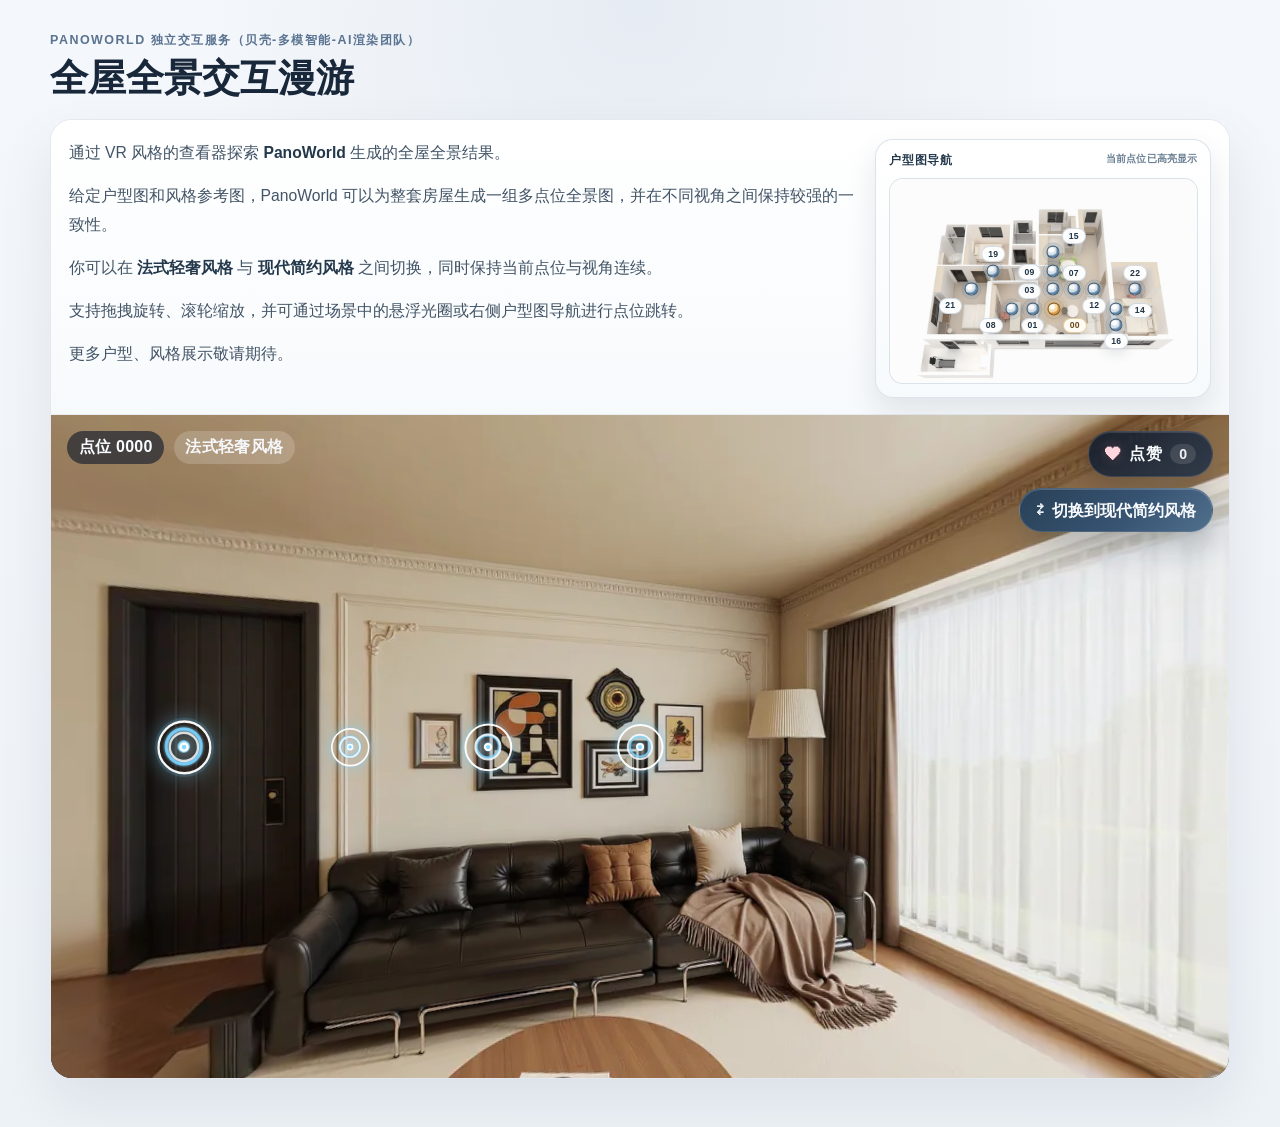
==== standalone-tour-service/site/index.html @ 5126fbb5 "Add analytics to standalone tour service" ====
<!DOCTYPE html>
<html lang="zh-CN">
<head>
  <meta charset="utf-8">
  <meta name="viewport" content="width=device-width, initial-scale=1">
  <meta name="description" content="PanoWorld 全屋全景交互漫游独立服务。">
  <title>PanoWorld 全屋全景交互漫游</title>
  <link rel="preload" as="image" href="./assets/images/pano-tour-map.webp" type="image/webp">
  <link rel="preload" as="image" href="./assets/panos/0000.webp" type="image/webp">
  <link rel="preload" as="image" href="./assets/panos-simple/0000.webp" type="image/webp">
  <link rel="stylesheet" href="./static/css/tour.css?v=20260519b">
  <script type="module" src="./static/js/pano-tour.js?v=20260519b"></script>
</head>
<body>
  <main class="tour-app">
    <section class="tour-shell" aria-labelledby="tour-title">
      <div class="tour-header">
        <p class="tour-kicker">PanoWorld 独立交互服务（贝壳-多模智能-AI渲染团队）</p>
        <h1 id="tour-title" class="tour-title">全屋全景交互漫游</h1>
      </div>

      <div class="pano-tour-card">
        <div class="pano-tour-overview">
          <div class="pano-tour-copy">
            <p>
              通过 VR 风格的查看器探索 <strong>PanoWorld</strong> 生成的全屋全景结果。
            </p>
            <p>
              给定户型图和风格参考图，PanoWorld 可以为整套房屋生成一组多点位全景图，并在不同视角之间保持较强的一致性。
            </p>
            <p>
              你可以在 <strong>法式轻奢风格</strong> 与 <strong>现代简约风格</strong> 之间切换，同时保持当前点位与视角连续。
            </p>
            <p>
              支持拖拽旋转、滚轮缩放，并可通过场景中的悬浮光圈或右侧户型图导航进行点位跳转。
            </p>
            <p>
              更多户型、风格展示敬请期待。
            </p>
          </div>

          <div id="pano-tour-map" class="pano-tour-map" aria-label="俯视户型导航图">
            <div class="pano-tour-map-header">
              <span class="pano-tour-map-title">户型图导航</span>
              <span class="pano-tour-map-subtitle">当前点位已高亮显示</span>
            </div>
            <div class="pano-tour-map-viewport">
              <img
                src="./assets/images/pano-tour-map.webp"
                alt="用于全景点位跳转的俯视户型图。"
                class="pano-tour-map-image"
                width="900"
                height="600"
                decoding="async">
              <div id="pano-tour-map-markers" class="pano-tour-map-markers"></div>
            </div>
          </div>
        </div>

        <div id="pano-tour-stage" class="pano-tour-stage">
          <div id="pano-tour-loading" class="pano-tour-loading">
            <span class="pano-tour-spinner" aria-hidden="true"></span>
            <span>正在加载全景漫游...</span>
          </div>
          <div id="pano-tour-fade" class="pano-tour-fade"></div>
          <div id="pano-tour-hotspots" class="pano-tour-hotspots" aria-hidden="false"></div>
          <div class="pano-tour-hud">
            <span id="pano-tour-current" class="pano-tour-badge">点位 0000</span>
            <span id="pano-tour-style" class="pano-tour-badge pano-tour-badge--secondary">法式轻奢风格</span>
          </div>
          <div class="pano-tour-stage-actions">
            <button id="pano-tour-like-toggle" class="pano-tour-like-button" type="button" aria-pressed="false">
              <span class="pano-tour-like-icon" aria-hidden="true">❤</span>
              <span id="pano-tour-like-label" class="pano-tour-like-label">点赞</span>
              <span id="pano-tour-like-count" class="pano-tour-like-count">0</span>
            </button>
            <button id="pano-tour-style-toggle" class="pano-tour-reset" type="button">切换到现代简约风格</button>
          </div>
          <div id="pano-tour-tooltip" class="pano-tour-tooltip" hidden></div>
        </div>
      </div>
    </section>
  </main>
</body>
</html>
---- standalone-tour-service/site/static/css/tour.css ----
html {
  box-sizing: border-box;
  font-size: 16px;
}

*,
*::before,
*::after {
  box-sizing: inherit;
}

body {
  margin: 0;
  min-width: 320px;
  font-family: "Segoe UI", "Helvetica Neue", Arial, sans-serif;
  color: #152536;
  background:
    radial-gradient(circle at top, rgba(194, 207, 221, 0.28), transparent 34%),
    linear-gradient(180deg, #f4f7fb 0%, #edf2f7 100%);
}

button,
input,
select,
textarea {
  font: inherit;
}

strong {
  font-weight: 700;
}

.tour-app {
  padding: 2rem 1rem 3rem;
}

.tour-shell {
  max-width: 1180px;
  margin: 0 auto;
}

.tour-header {
  margin-bottom: 1.25rem;
}

.tour-kicker {
  margin: 0 0 0.5rem;
  color: #5a7390;
  font-size: 0.78rem;
  font-weight: 800;
  letter-spacing: 0.12em;
  text-transform: uppercase;
}

.tour-title {
  margin: 0;
  color: #18283a;
  font-size: clamp(2rem, 3vw, 2.75rem);
  line-height: 1.1;
}

.tour-lead {
  max-width: 76rem;
  margin: 0.95rem 0 0;
  color: #425466;
  font-size: 1rem;
  line-height: 1.82;
}

.pano-tour-card {
  background: #ffffff;
  border: 1px solid #e4e9f0;
  border-radius: 22px;
  box-shadow: 0 24px 56px rgba(15, 23, 42, 0.08);
  overflow: hidden;
}

.pano-tour-overview {
  display: grid;
  grid-template-columns: minmax(0, 1fr) minmax(19rem, 21rem);
  gap: 1.3rem;
  align-items: start;
  padding: 1.2rem 1.1rem 1rem;
  background: linear-gradient(180deg, #ffffff 0%, #f7fafc 100%);
  border-bottom: 1px solid #e8edf4;
}

.pano-tour-copy {
  display: flex;
  flex-direction: column;
  gap: 0.9rem;
}

.pano-tour-copy p {
  margin: 0;
  color: #425466;
  font-size: 0.98rem;
  line-height: 1.82;
}

.pano-tour-copy strong {
  color: #24384c;
}

.pano-tour-guidance {
  max-width: 40rem;
  padding: 0.75rem 0.9rem;
  border-radius: 16px;
  border: 1px solid rgba(220, 228, 237, 0.96);
  background: linear-gradient(180deg, #ffffff 0%, #f7fafc 100%);
  color: #5a6d81;
  font-size: 0.91rem;
  line-height: 1.6;
  box-shadow: 0 10px 20px rgba(21, 38, 56, 0.06);
}

.pano-tour-stage {
  position: relative;
  aspect-ratio: 16 / 9;
  min-height: 420px;
  background: linear-gradient(180deg, #0b1220, #101a2c);
  cursor: grab;
  touch-action: none;
}

.pano-tour-stage.is-dragging {
  cursor: grabbing;
}

.pano-tour-stage canvas {
  position: absolute;
  inset: 0;
  width: 100%;
  height: 100%;
  display: block;
}

.pano-tour-loading {
  position: absolute;
  inset: 0;
  z-index: 8;
  display: flex;
  flex-direction: column;
  gap: 0.8rem;
  align-items: center;
  justify-content: center;
  background: rgba(6, 13, 24, 0.58);
  color: #f4f7fb;
  font-size: 1rem;
  letter-spacing: 0.01em;
  transition: opacity 0.2s ease, visibility 0.2s ease;
}

.pano-tour-loading.is-hidden {
  opacity: 0;
  visibility: hidden;
  pointer-events: none;
}

.pano-tour-spinner {
  width: 2.4rem;
  height: 2.4rem;
  border-radius: 50%;
  border: 3px solid rgba(255, 255, 255, 0.22);
  border-top-color: #ffffff;
  animation: pano-spin 0.85s linear infinite;
}

.pano-tour-fade {
  position: absolute;
  inset: 0;
  z-index: 4;
  background: radial-gradient(circle at center, rgba(255, 255, 255, 0.04), rgba(6, 13, 24, 0.26));
  opacity: 0;
  pointer-events: none;
  will-change: opacity;
}

.pano-tour-hotspots {
  position: absolute;
  inset: 0;
  z-index: 5;
  pointer-events: none;
}

.pano-tour-hotspot-button {
  position: absolute;
  width: 3.6rem;
  height: 3.6rem;
  transform: translate(-50%, -50%) scale(var(--pano-hotspot-scale, 1));
  transform-origin: center center;
  border: 0;
  background: transparent;
  padding: 0;
  pointer-events: auto;
  cursor: pointer;
  transition: transform 0.16s ease;
}

.pano-tour-hotspot-button[hidden] {
  display: none;
}

.pano-tour-hotspot-ring,
.pano-tour-hotspot-core {
  position: absolute;
  inset: 50%;
  display: block;
  border-radius: 999px;
  transform: translate(-50%, -50%);
}

.pano-tour-hotspot-ring {
  background: transparent;
  animation: pano-hotspot-pulse 1.8s ease-in-out infinite;
}

.pano-tour-hotspot-ring--outer {
  width: 2.86rem;
  height: 2.86rem;
  border: 2px solid rgba(255, 255, 255, 0.96);
  box-shadow:
    0 0 0 0.14rem rgba(122, 211, 255, 0.14),
    0 0 18px rgba(122, 211, 255, 0.48);
}

.pano-tour-hotspot-ring--inner {
  width: 1.66rem;
  height: 1.66rem;
  border: 2px solid rgba(255, 255, 255, 0.82);
  box-shadow: 0 0 12px rgba(122, 211, 255, 0.22);
  animation-delay: -0.2s;
}

.pano-tour-hotspot-core {
  width: 0.52rem;
  height: 0.52rem;
  border: 2px solid rgba(255, 255, 255, 0.98);
  background: rgba(255, 255, 255, 0.12);
  box-shadow: 0 0 12px rgba(255, 255, 255, 0.78);
}

.pano-tour-hotspot-button:hover .pano-tour-hotspot-ring--outer,
.pano-tour-hotspot-button:focus-visible .pano-tour-hotspot-ring--outer {
  border-color: #ffd88c;
  box-shadow:
    0 0 0 0.2rem rgba(255, 216, 140, 0.18),
    0 0 22px rgba(255, 216, 140, 0.62);
}

.pano-tour-hotspot-button:hover .pano-tour-hotspot-ring--inner,
.pano-tour-hotspot-button:focus-visible .pano-tour-hotspot-ring--inner {
  border-color: rgba(255, 216, 140, 0.92);
  box-shadow: 0 0 14px rgba(255, 216, 140, 0.34);
}

.pano-tour-hotspot-button:hover .pano-tour-hotspot-core,
.pano-tour-hotspot-button:focus-visible .pano-tour-hotspot-core {
  border-color: #ffd88c;
  background: rgba(255, 216, 140, 0.14);
  box-shadow: 0 0 14px rgba(255, 216, 140, 0.72);
}

.pano-tour-hotspot-button:focus-visible {
  outline: none;
}

.pano-tour-hotspot-button:hover,
.pano-tour-hotspot-button:focus-visible {
  transform: translate(-50%, -50%) scale(calc(var(--pano-hotspot-scale, 1) * 1.08));
}

.pano-tour-hud {
  position: absolute;
  top: 1rem;
  left: 1rem;
  right: min(23rem, 42vw);
  z-index: 6;
  display: flex;
  flex-wrap: wrap;
  gap: 0.6rem;
  align-items: center;
}

.pano-tour-badge {
  display: inline-flex;
  align-items: center;
  min-height: 2rem;
  padding: 0.38rem 0.72rem;
  border-radius: 999px;
  backdrop-filter: blur(10px);
  -webkit-backdrop-filter: blur(10px);
  color: #f8fbff;
  background: rgba(15, 25, 42, 0.62);
  font-weight: 700;
  letter-spacing: 0.02em;
}

.pano-tour-badge--secondary {
  background: rgba(255, 255, 255, 0.18);
  color: rgba(248, 251, 255, 0.96);
  font-weight: 600;
}

.pano-tour-stage-actions {
  position: absolute;
  top: 1rem;
  right: 1rem;
  z-index: 6;
  display: flex;
  flex-direction: column;
  align-items: flex-end;
  gap: 0.7rem;
  width: min(18rem, calc(100% - 2rem));
}

.pano-tour-like-button,
.pano-tour-reset {
  display: inline-flex;
  align-items: center;
  justify-content: center;
  gap: 0.52rem;
  border: 0;
  border-radius: 999px;
  padding: 0.72rem 1rem;
  max-width: 100%;
  background: linear-gradient(135deg, #294157 0%, #375372 56%, #50708d 100%);
  color: #f7fafc;
  font-weight: 700;
  line-height: 1.2;
  text-align: center;
  cursor: pointer;
  border: 1px solid rgba(255, 255, 255, 0.14);
  box-shadow:
    0 14px 28px rgba(23, 42, 61, 0.22),
    inset 0 1px 0 rgba(255, 255, 255, 0.18);
  transition: transform 0.16s ease, background 0.16s ease, box-shadow 0.16s ease;
}

.pano-tour-like-button {
  min-width: 7.5rem;
  justify-content: space-between;
  background: linear-gradient(135deg, rgba(17, 28, 44, 0.88) 0%, rgba(32, 49, 72, 0.86) 100%);
  box-shadow:
    0 14px 28px rgba(12, 21, 34, 0.2),
    inset 0 1px 0 rgba(255, 255, 255, 0.12);
}

.pano-tour-like-icon {
  font-size: 0.98rem;
  line-height: 1;
  color: #ffd6de;
  text-shadow: 0 0 12px rgba(255, 140, 164, 0.22);
}

.pano-tour-like-label {
  letter-spacing: 0.02em;
}

.pano-tour-like-count {
  min-width: 1.6rem;
  padding: 0.12rem 0.42rem;
  border-radius: 999px;
  background: rgba(255, 255, 255, 0.12);
  color: rgba(247, 250, 252, 0.96);
  font-size: 0.88rem;
  text-align: center;
}

.pano-tour-like-button:hover {
  transform: translateY(-1px) scale(1.01);
  background: linear-gradient(135deg, rgba(24, 37, 56, 0.94) 0%, rgba(42, 62, 88, 0.92) 100%);
  box-shadow:
    0 18px 32px rgba(12, 24, 38, 0.24),
    inset 0 1px 0 rgba(255, 255, 255, 0.16);
}

.pano-tour-like-button:focus-visible {
  outline: none;
  box-shadow:
    0 0 0 3px rgba(124, 165, 207, 0.28),
    0 18px 32px rgba(12, 24, 38, 0.24),
    inset 0 1px 0 rgba(255, 255, 255, 0.16);
}

.pano-tour-like-button.is-liked {
  background: linear-gradient(135deg, #7b243f 0%, #9e3550 54%, #bb5570 100%);
  box-shadow:
    0 16px 32px rgba(98, 28, 49, 0.28),
    inset 0 1px 0 rgba(255, 255, 255, 0.16);
}

.pano-tour-like-button.is-liked .pano-tour-like-icon {
  color: #fff1f4;
  text-shadow: 0 0 16px rgba(255, 228, 233, 0.42);
}

.pano-tour-like-button.is-liked .pano-tour-like-count {
  background: rgba(255, 255, 255, 0.16);
}

.pano-tour-like-button.is-busy,
.pano-tour-reset.is-busy {
  cursor: wait;
  opacity: 0.78;
}

.pano-tour-reset::before {
  content: "⇄";
  font-size: 1rem;
  line-height: 1;
  opacity: 0.95;
}

.pano-tour-reset:hover {
  transform: translateY(-1px) scale(1.01);
  background: linear-gradient(135deg, #2f4962 0%, #40607e 58%, #557596 100%);
  box-shadow:
    0 18px 32px rgba(21, 40, 60, 0.26),
    inset 0 1px 0 rgba(255, 255, 255, 0.24);
}

.pano-tour-reset:focus-visible {
  outline: none;
  box-shadow:
    0 0 0 3px rgba(124, 165, 207, 0.28),
    0 18px 32px rgba(21, 40, 60, 0.26),
    inset 0 1px 0 rgba(255, 255, 255, 0.24);
}

.pano-tour-map {
  width: 100%;
  padding: 0.8rem;
  border-radius: 18px;
  background: linear-gradient(180deg, #ffffff 0%, #f7fafc 100%);
  border: 1px solid rgba(219, 227, 236, 0.98);
  box-shadow:
    0 14px 30px rgba(19, 34, 51, 0.1),
    inset 0 1px 0 rgba(255, 255, 255, 0.75);
  user-select: none;
}

.pano-tour-map-header {
  display: flex;
  align-items: flex-start;
  justify-content: space-between;
  gap: 0.75rem;
  margin-bottom: 0.55rem;
}

.pano-tour-map-title {
  color: #24384c;
  font-size: 0.74rem;
  font-weight: 800;
  letter-spacing: 0.06em;
  text-transform: uppercase;
}

.pano-tour-map-subtitle {
  color: #6a7f93;
  font-size: 0.61rem;
  font-weight: 600;
  letter-spacing: 0.02em;
  text-align: right;
}

.pano-tour-map-viewport {
  position: relative;
  border-radius: 14px;
  overflow: hidden;
  border: 1px solid rgba(217, 225, 234, 0.96);
  background:
    linear-gradient(180deg, rgba(255, 255, 255, 0.75), rgba(247, 250, 253, 0.96)),
    radial-gradient(circle at 50% 16%, rgba(135, 161, 186, 0.08), transparent 34%);
}

.pano-tour-map-image {
  display: block;
  width: 100%;
  height: auto;
  filter: saturate(0.94) contrast(0.985) brightness(0.995);
}

.pano-tour-map-markers {
  position: absolute;
  inset: 0;
}

.pano-tour-map-marker {
  position: absolute;
  width: 0;
  height: 0;
  transform: translate(-50%, -50%);
  border: 0;
  background: transparent;
  padding: 0;
  cursor: pointer;
  z-index: 1;
}

.pano-tour-map-marker-dot {
  position: absolute;
  left: 0;
  top: 0;
  width: 0.82rem;
  height: 0.82rem;
  transform: translate(-50%, -50%);
  overflow: visible;
  border-radius: 999px;
  border: 1.6px solid rgba(56, 82, 106, 0.86);
  background: radial-gradient(circle at 35% 32%, #ffffff 0 28%, #d6e2ec 29% 54%, #5f84a4 55% 100%);
  box-shadow:
    0 0 0 0.14rem rgba(95, 132, 164, 0.16),
    0 6px 14px rgba(25, 46, 65, 0.15);
  transition: transform 0.16s ease, box-shadow 0.16s ease, background 0.16s ease, border-color 0.16s ease;
}

.pano-tour-map-marker-dot::after {
  content: "";
  position: absolute;
  inset: -0.3rem;
  border-radius: 999px;
  border: 1px solid rgba(95, 132, 164, 0.26);
}

.pano-tour-map-marker-id {
  position: absolute;
  padding: 0.16rem 0.36rem;
  border-radius: 999px;
  border: 1px solid rgba(212, 221, 231, 0.98);
  background: rgba(255, 255, 255, 0.97);
  color: #1f3447;
  font-size: 0.54rem;
  font-weight: 800;
  letter-spacing: 0.03em;
  line-height: 1;
  white-space: nowrap;
  box-shadow: 0 6px 12px rgba(27, 47, 67, 0.1);
  transition: box-shadow 0.16s ease, border-color 0.16s ease, color 0.16s ease, background 0.16s ease;
  pointer-events: none;
}

.pano-tour-map-marker.label-top-right .pano-tour-map-marker-id {
  left: 0.58rem;
  bottom: 0.54rem;
}

.pano-tour-map-marker.label-right .pano-tour-map-marker-id {
  left: 0.74rem;
  top: -0.4rem;
}

.pano-tour-map-marker.label-bottom-right .pano-tour-map-marker-id {
  left: 0.58rem;
  top: 0.54rem;
}

.pano-tour-map-marker.label-top-left .pano-tour-map-marker-id {
  right: 0.58rem;
  bottom: 0.54rem;
}

.pano-tour-map-marker.label-left .pano-tour-map-marker-id {
  right: 0.74rem;
  top: -0.4rem;
}

.pano-tour-map-marker.label-bottom-left .pano-tour-map-marker-id {
  right: 0.58rem;
  top: 0.54rem;
}

.pano-tour-map-marker.label-top .pano-tour-map-marker-id {
  left: 50%;
  bottom: 0.54rem;
  transform: translateX(-50%);
}

.pano-tour-map-marker.label-bottom .pano-tour-map-marker-id {
  left: 50%;
  top: 0.54rem;
  transform: translateX(-50%);
}

.pano-tour-map-marker:hover .pano-tour-map-marker-dot,
.pano-tour-map-marker:focus-visible .pano-tour-map-marker-dot {
  transform: translate(-50%, -50%) scale(1.09);
  background: radial-gradient(circle at 35% 32%, #ffffff 0 25%, #dfe8ef 26% 48%, #7096b8 49% 100%);
  box-shadow:
    0 0 0 0.18rem rgba(112, 150, 184, 0.2),
    0 8px 16px rgba(25, 46, 65, 0.18);
}

.pano-tour-map-marker:hover .pano-tour-map-marker-id,
.pano-tour-map-marker:focus-visible .pano-tour-map-marker-id {
  border-color: rgba(160, 182, 204, 0.98);
  box-shadow: 0 8px 16px rgba(27, 47, 67, 0.13);
}

.pano-tour-map-marker:focus-visible {
  outline: none;
}

.pano-tour-map-marker.is-active .pano-tour-map-marker-dot {
  border-color: rgba(121, 81, 30, 0.92);
  background: radial-gradient(circle at 35% 32%, #fffdf7 0 26%, #f7dbab 27% 54%, #d3973f 55% 100%);
  box-shadow:
    0 0 0 0.18rem rgba(211, 151, 63, 0.2),
    0 0 0 0.46rem rgba(211, 151, 63, 0.1),
    0 10px 18px rgba(77, 50, 16, 0.2);
}

.pano-tour-map-marker.is-active {
  z-index: 2;
}

.pano-tour-map-marker.is-active .pano-tour-map-marker-id {
  border-color: rgba(232, 205, 156, 0.98);
  background: rgba(255, 252, 245, 0.98);
  color: #6f4a18;
}

.pano-tour-map-marker.is-preview {
  z-index: 3;
}

.pano-tour-map-marker.is-preview .pano-tour-map-marker-dot {
  transform: translate(-50%, -50%) scale(1.11);
  border-color: rgba(55, 111, 162, 0.96);
  background: radial-gradient(circle at 35% 32%, #ffffff 0 25%, #dff0fb 26% 50%, #62a8d9 51% 100%);
  box-shadow:
    0 0 0 0.18rem rgba(98, 168, 217, 0.22),
    0 0 0 0.48rem rgba(98, 168, 217, 0.1),
    0 10px 18px rgba(31, 82, 122, 0.2);
}

.pano-tour-map-marker.is-preview .pano-tour-map-marker-dot::after {
  border-color: rgba(98, 168, 217, 0.42);
  animation: pano-map-preview-pulse 1.25s ease-in-out infinite;
}

.pano-tour-map-marker.is-preview .pano-tour-map-marker-id {
  border-color: rgba(180, 209, 230, 0.98);
  background: rgba(247, 251, 255, 0.98);
  color: #28547c;
  box-shadow: 0 8px 16px rgba(27, 72, 109, 0.14);
}

.pano-tour-tooltip {
  position: absolute;
  z-index: 7;
  transform: translate(-50%, calc(-100% - 12px));
  border-radius: 12px;
  background: rgba(10, 17, 30, 0.84);
  color: #f6f8fb;
  padding: 0.38rem 0.62rem;
  font-size: 0.88rem;
  line-height: 1;
  pointer-events: none;
  white-space: nowrap;
  box-shadow: 0 10px 26px rgba(15, 23, 42, 0.2);
}

@keyframes pano-spin {
  to {
    transform: rotate(360deg);
  }
}

@keyframes pano-hotspot-pulse {
  0%,
  100% {
    opacity: 0.96;
  }

  50% {
    opacity: 0.66;
  }
}

@keyframes pano-map-preview-pulse {
  0%,
  100% {
    transform: scale(1);
    opacity: 0.78;
  }

  50% {
    transform: scale(1.22);
    opacity: 0.26;
  }
}

@media (max-width: 1023px) {
  .tour-app {
    padding-inline: 0.85rem;
  }

  .pano-tour-overview {
    grid-template-columns: 1fr;
  }

  .pano-tour-stage {
    min-height: 360px;
  }
}

@media (max-width: 768px) {
  .tour-app {
    padding-top: 1.25rem;
    padding-bottom: 2rem;
  }

  .tour-title {
    font-size: 1.72rem;
  }

  .tour-lead,
  .pano-tour-copy p {
    font-size: 0.94rem;
    line-height: 1.72;
  }

  .pano-tour-stage {
    min-height: 300px;
  }

  .pano-tour-hud {
    top: 0.85rem;
    left: 0.85rem;
    right: 0.85rem;
    gap: 0.45rem;
  }

  .pano-tour-badge {
    min-height: 1.8rem;
    padding: 0.32rem 0.6rem;
    font-size: 0.84rem;
  }

  .pano-tour-stage-actions {
    top: auto;
    right: 0.85rem;
    bottom: 0.85rem;
    width: calc(100% - 1.7rem);
    gap: 0.55rem;
  }

  .pano-tour-like-button,
  .pano-tour-reset {
    padding: 0.66rem 0.9rem;
    font-size: 0.86rem;
  }

  .pano-tour-map {
    padding: 0.75rem;
  }

  .pano-tour-map-title {
    font-size: 0.7rem;
  }

  .pano-tour-map-subtitle {
    font-size: 0.58rem;
  }

  .pano-tour-map-marker-dot {
    width: 0.76rem;
    height: 0.76rem;
  }

  .pano-tour-map-marker-id {
    font-size: 0.5rem;
  }

  .pano-tour-hotspot-button {
    width: 3.2rem;
    height: 3.2rem;
  }

  .pano-tour-hotspot-ring {
    transform: translate(-50%, -50%) scale(0.92);
  }
}
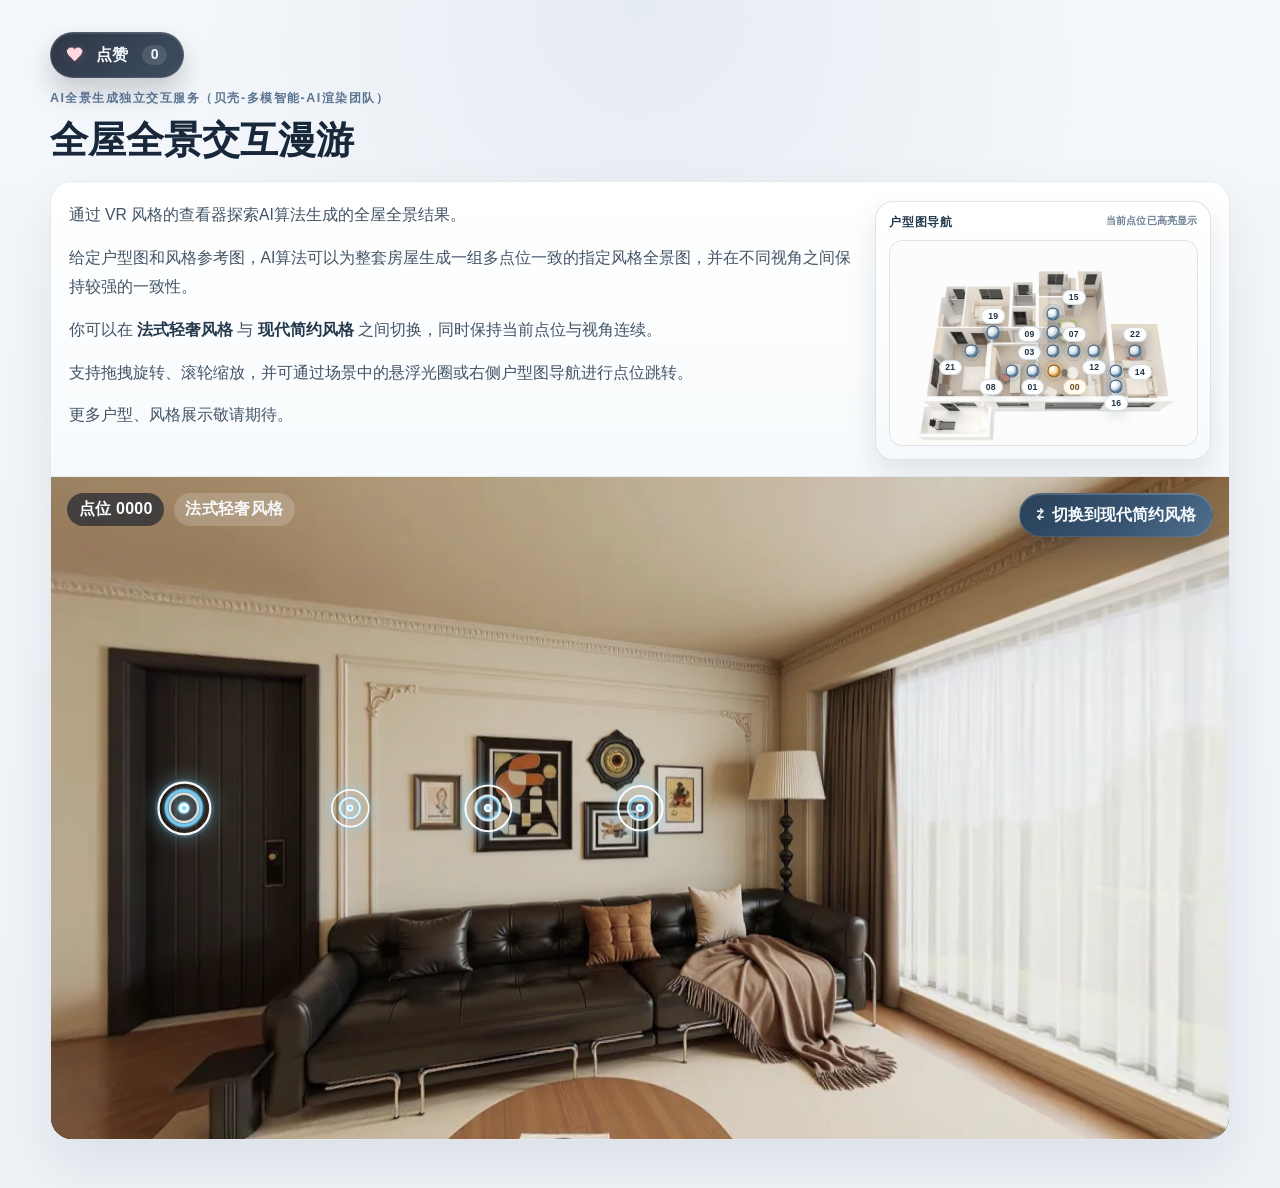
==== commit 1a1dec73: "Refine standalone tour header and copy" ====
--- a/standalone-tour-service/site/index.html
+++ b/standalone-tour-service/site/index.html
@@ -8,14 +8,19 @@
   <link rel="preload" as="image" href="./assets/images/pano-tour-map.webp" type="image/webp">
   <link rel="preload" as="image" href="./assets/panos/0000.webp" type="image/webp">
   <link rel="preload" as="image" href="./assets/panos-simple/0000.webp" type="image/webp">
-  <link rel="stylesheet" href="./static/css/tour.css?v=20260519b">
-  <script type="module" src="./static/js/pano-tour.js?v=20260519b"></script>
+  <link rel="stylesheet" href="./static/css/tour.css?v=20260519c">
+  <script type="module" src="./static/js/pano-tour.js?v=20260519c"></script>
 </head>
 <body>
   <main class="tour-app">
     <section class="tour-shell" aria-labelledby="tour-title">
       <div class="tour-header">
-        <p class="tour-kicker">PanoWorld 独立交互服务（贝壳-多模智能-AI渲染团队）</p>
+        <button id="pano-tour-like-toggle" class="pano-tour-like-button pano-tour-like-button--page" type="button" aria-pressed="false">
+          <span class="pano-tour-like-icon" aria-hidden="true">❤</span>
+          <span id="pano-tour-like-label" class="pano-tour-like-label">点赞</span>
+          <span id="pano-tour-like-count" class="pano-tour-like-count">0</span>
+        </button>
+        <p class="tour-kicker">AI全景生成独立交互服务（贝壳-多模智能-AI渲染团队）</p>
         <h1 id="tour-title" class="tour-title">全屋全景交互漫游</h1>
       </div>
 
@@ -23,10 +28,10 @@
         <div class="pano-tour-overview">
           <div class="pano-tour-copy">
             <p>
-              通过 VR 风格的查看器探索 <strong>PanoWorld</strong> 生成的全屋全景结果。
+              通过 VR 风格的查看器探索AI算法生成的全屋全景结果。
             </p>
             <p>
-              给定户型图和风格参考图，PanoWorld 可以为整套房屋生成一组多点位全景图，并在不同视角之间保持较强的一致性。
+              给定户型图和风格参考图，AI算法可以为整套房屋生成一组多点位一致的指定风格全景图，并在不同视角之间保持较强的一致性。
             </p>
             <p>
               你可以在 <strong>法式轻奢风格</strong> 与 <strong>现代简约风格</strong> 之间切换，同时保持当前点位与视角连续。
@@ -69,11 +74,6 @@
             <span id="pano-tour-style" class="pano-tour-badge pano-tour-badge--secondary">法式轻奢风格</span>
           </div>
           <div class="pano-tour-stage-actions">
-            <button id="pano-tour-like-toggle" class="pano-tour-like-button" type="button" aria-pressed="false">
-              <span class="pano-tour-like-icon" aria-hidden="true">❤</span>
-              <span id="pano-tour-like-label" class="pano-tour-like-label">点赞</span>
-              <span id="pano-tour-like-count" class="pano-tour-like-count">0</span>
-            </button>
             <button id="pano-tour-style-toggle" class="pano-tour-reset" type="button">切换到现代简约风格</button>
           </div>
           <div id="pano-tour-tooltip" class="pano-tour-tooltip" hidden></div>
--- a/standalone-tour-service/site/static/css/tour.css
+++ b/standalone-tour-service/site/static/css/tour.css
@@ -40,11 +40,15 @@
 }
 
 .tour-header {
+  display: flex;
+  flex-direction: column;
+  align-items: flex-start;
+  gap: 0.75rem;
   margin-bottom: 1.25rem;
 }
 
 .tour-kicker {
-  margin: 0 0 0.5rem;
+  margin: 0;
   color: #5a7390;
   font-size: 0.78rem;
   font-weight: 800;
@@ -274,7 +278,7 @@
   position: absolute;
   top: 1rem;
   left: 1rem;
-  right: min(23rem, 42vw);
+  right: min(18rem, 34vw);
   z-index: 6;
   display: flex;
   flex-wrap: wrap;
@@ -311,7 +315,8 @@
   flex-direction: column;
   align-items: flex-end;
   gap: 0.7rem;
-  width: min(18rem, calc(100% - 2rem));
+  width: auto;
+  max-width: calc(100% - 2rem);
 }
 
 .pano-tour-like-button,
@@ -346,6 +351,11 @@
     inset 0 1px 0 rgba(255, 255, 255, 0.12);
 }
 
+.pano-tour-like-button--page {
+  min-width: 8.4rem;
+  align-self: flex-start;
+}
+
 .pano-tour-like-icon {
   font-size: 0.98rem;
   line-height: 1;
@@ -715,6 +725,10 @@
     font-size: 1.72rem;
   }
 
+  .tour-header {
+    gap: 0.62rem;
+  }
+
   .tour-lead,
   .pano-tour-copy p {
     font-size: 0.94rem;
@@ -742,8 +756,8 @@
     top: auto;
     right: 0.85rem;
     bottom: 0.85rem;
-    width: calc(100% - 1.7rem);
-    gap: 0.55rem;
+    width: auto;
+    max-width: calc(100% - 1.7rem);
   }
 
   .pano-tour-like-button,
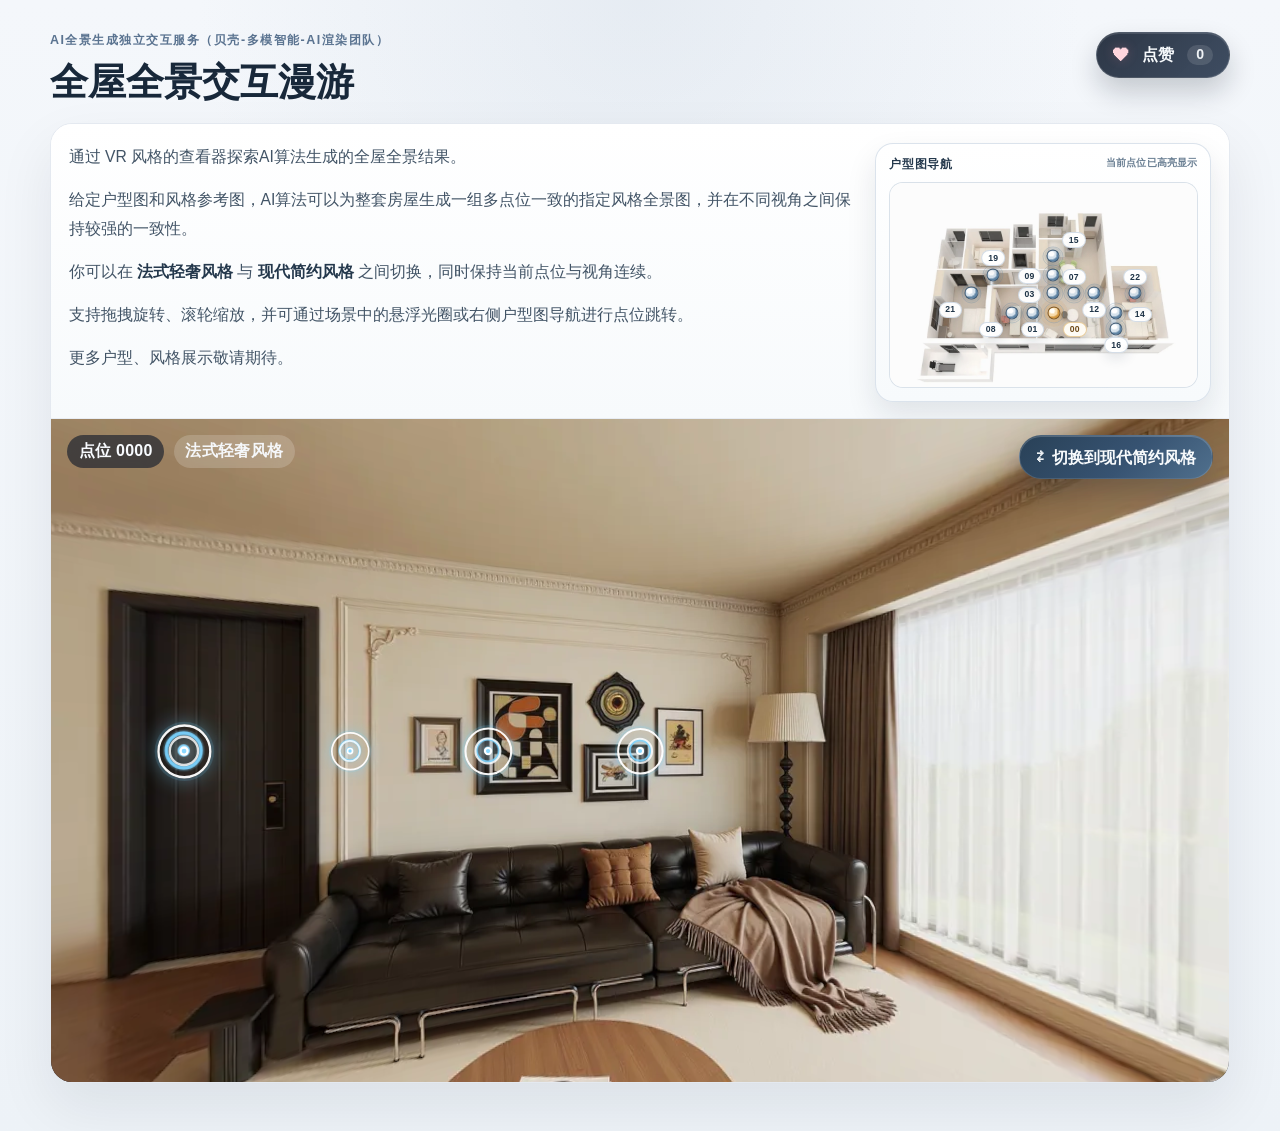
==== commit 700d4770: "Move standalone like button to top right" ====
--- a/standalone-tour-service/site/index.html
+++ b/standalone-tour-service/site/index.html
@@ -8,7 +8,7 @@
   <link rel="preload" as="image" href="./assets/images/pano-tour-map.webp" type="image/webp">
   <link rel="preload" as="image" href="./assets/panos/0000.webp" type="image/webp">
   <link rel="preload" as="image" href="./assets/panos-simple/0000.webp" type="image/webp">
-  <link rel="stylesheet" href="./static/css/tour.css?v=20260519c">
+  <link rel="stylesheet" href="./static/css/tour.css?v=20260519d">
   <script type="module" src="./static/js/pano-tour.js?v=20260519c"></script>
 </head>
 <body>
--- a/standalone-tour-service/site/static/css/tour.css
+++ b/standalone-tour-service/site/static/css/tour.css
@@ -40,10 +40,12 @@
 }
 
 .tour-header {
+  position: relative;
   display: flex;
   flex-direction: column;
   align-items: flex-start;
   gap: 0.75rem;
+  padding-right: 9.5rem;
   margin-bottom: 1.25rem;
 }
 
@@ -352,8 +354,11 @@
 }
 
 .pano-tour-like-button--page {
+  position: absolute;
+  top: 0;
+  right: 0;
   min-width: 8.4rem;
-  align-self: flex-start;
+  align-self: auto;
 }
 
 .pano-tour-like-icon {
@@ -727,6 +732,12 @@
 
   .tour-header {
     gap: 0.62rem;
+    padding-right: 0;
+  }
+
+  .pano-tour-like-button--page {
+    position: static;
+    align-self: flex-end;
   }
 
   .tour-lead,
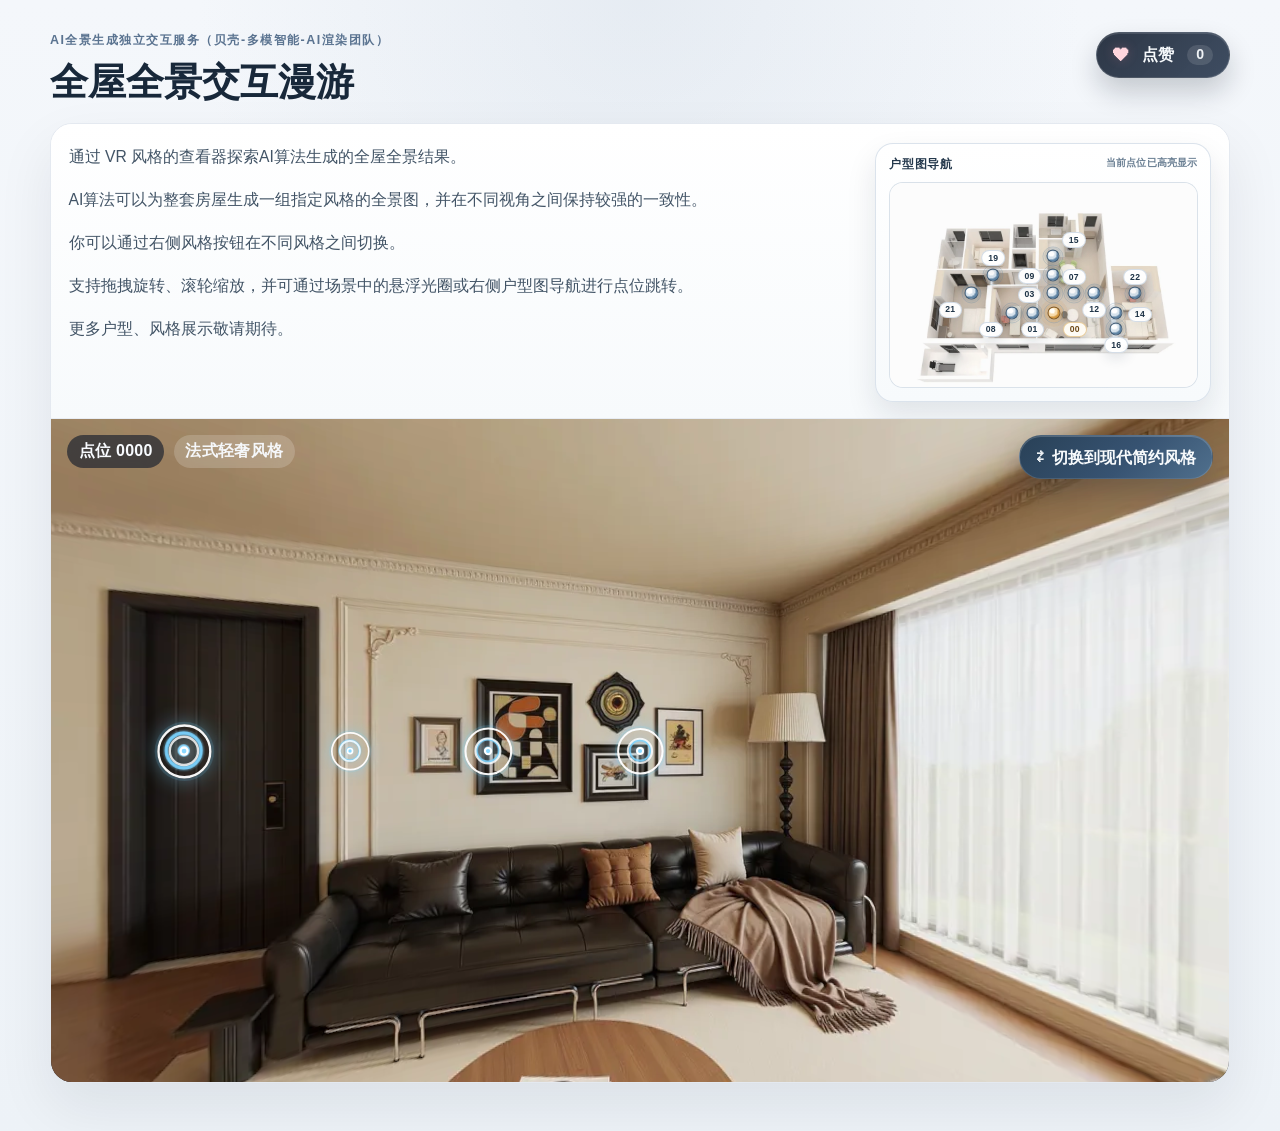
==== commit 3aad020e: "Update standalone tour copy" ====
--- a/standalone-tour-service/site/index.html
+++ b/standalone-tour-service/site/index.html
@@ -31,10 +31,10 @@
               通过 VR 风格的查看器探索AI算法生成的全屋全景结果。
             </p>
             <p>
-              给定户型图和风格参考图，AI算法可以为整套房屋生成一组多点位一致的指定风格全景图，并在不同视角之间保持较强的一致性。
+              AI算法可以为整套房屋生成一组指定风格的全景图，并在不同视角之间保持较强的一致性。
             </p>
             <p>
-              你可以在 <strong>法式轻奢风格</strong> 与 <strong>现代简约风格</strong> 之间切换，同时保持当前点位与视角连续。
+              你可以通过右侧风格按钮在不同风格之间切换。
             </p>
             <p>
               支持拖拽旋转、滚轮缩放，并可通过场景中的悬浮光圈或右侧户型图导航进行点位跳转。
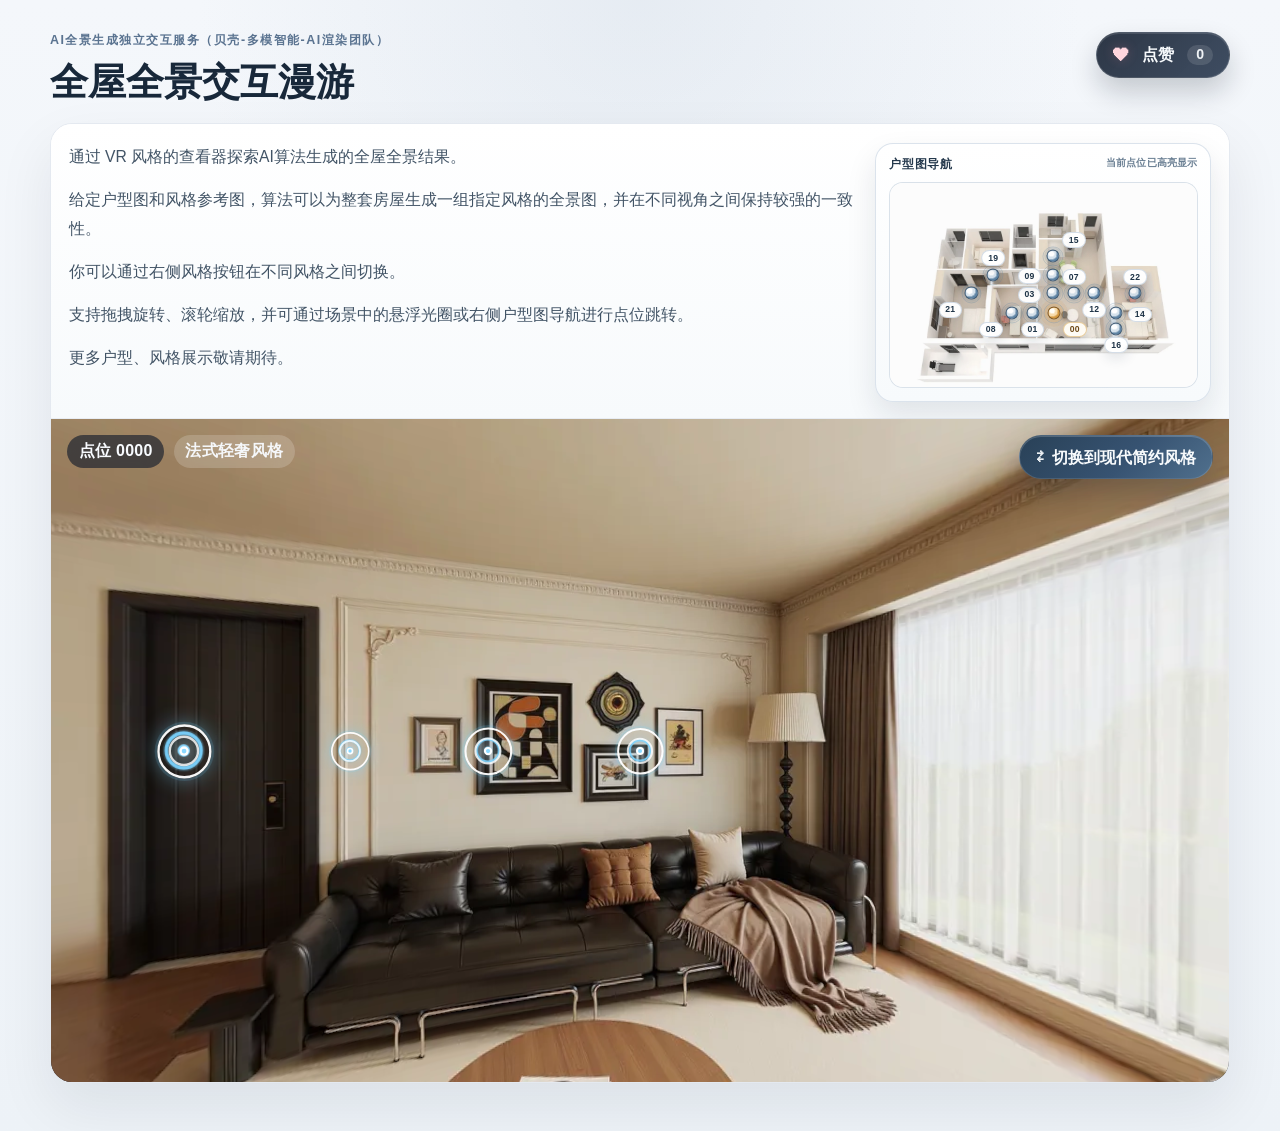
==== commit 52a7160f: "Adjust standalone tour description" ====
--- a/standalone-tour-service/site/index.html
+++ b/standalone-tour-service/site/index.html
@@ -31,7 +31,7 @@
               通过 VR 风格的查看器探索AI算法生成的全屋全景结果。
             </p>
             <p>
-              AI算法可以为整套房屋生成一组指定风格的全景图，并在不同视角之间保持较强的一致性。
+              给定户型图和风格参考图，算法可以为整套房屋生成一组指定风格的全景图，并在不同视角之间保持较强的一致性。
             </p>
             <p>
               你可以通过右侧风格按钮在不同风格之间切换。
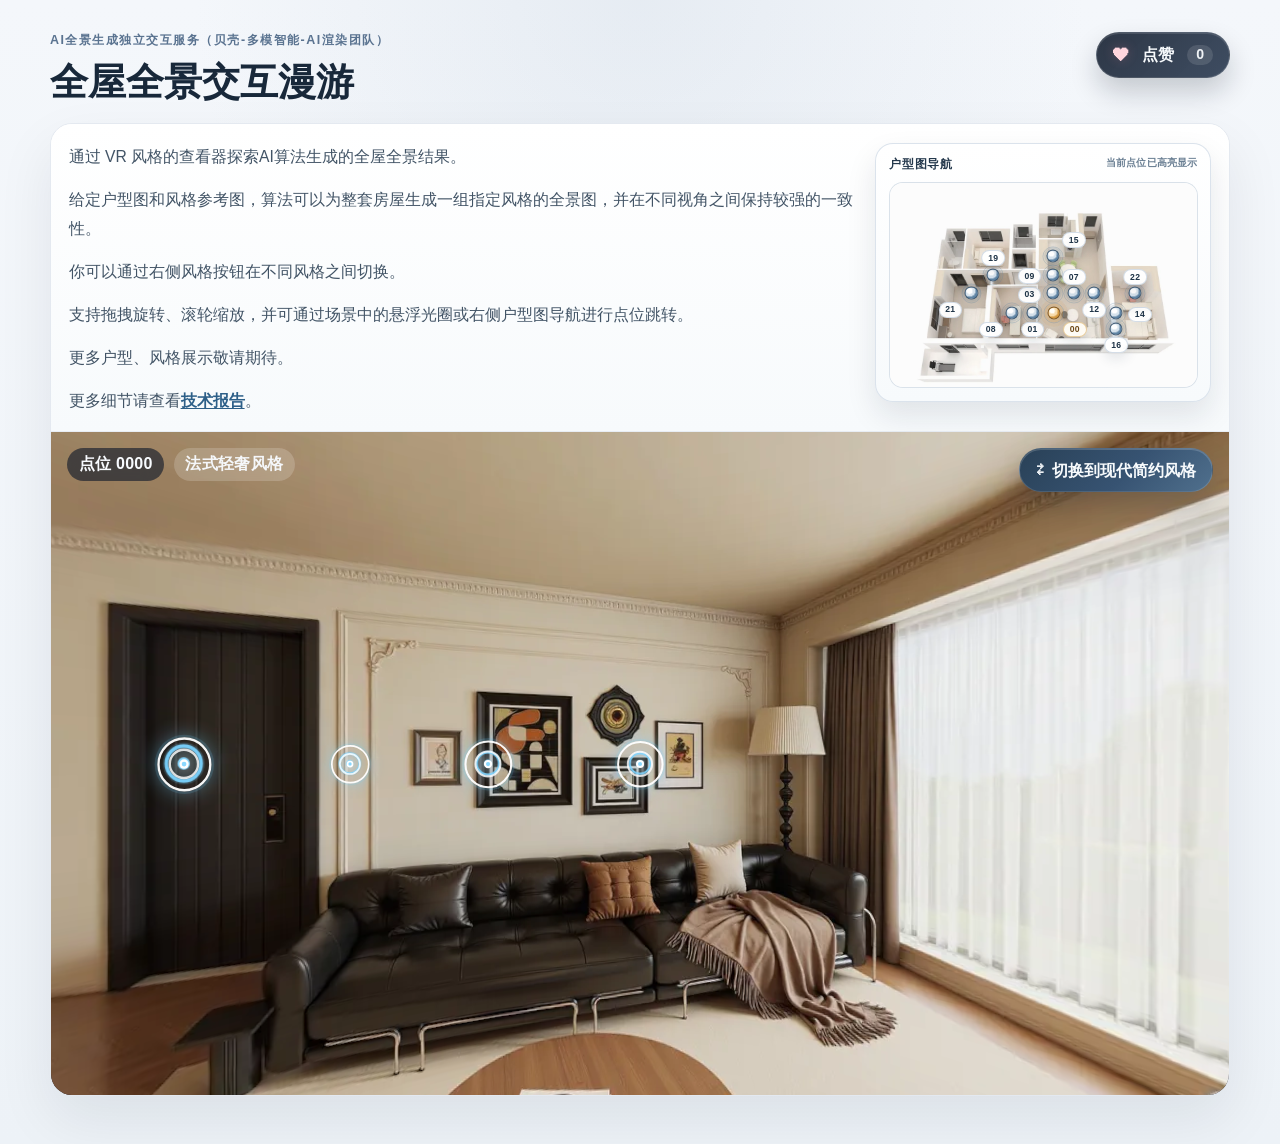
==== commit 8cff37b3: "Add technical report link to standalone page" ====
--- a/standalone-tour-service/site/index.html
+++ b/standalone-tour-service/site/index.html
@@ -8,7 +8,7 @@
   <link rel="preload" as="image" href="./assets/images/pano-tour-map.webp" type="image/webp">
   <link rel="preload" as="image" href="./assets/panos/0000.webp" type="image/webp">
   <link rel="preload" as="image" href="./assets/panos-simple/0000.webp" type="image/webp">
-  <link rel="stylesheet" href="./static/css/tour.css?v=20260519d">
+  <link rel="stylesheet" href="./static/css/tour.css?v=20260519e">
   <script type="module" src="./static/js/pano-tour.js?v=20260519c"></script>
 </head>
 <body>
@@ -41,6 +41,9 @@
             </p>
             <p>
               更多户型、风格展示敬请期待。
+            </p>
+            <p>
+              更多细节请查看<a href="https://arxiv.org/abs/2605.17916" target="_blank" rel="noopener noreferrer">技术报告</a>。
             </p>
           </div>
 
--- a/standalone-tour-service/site/static/css/tour.css
+++ b/standalone-tour-service/site/static/css/tour.css
@@ -106,6 +106,18 @@
 
 .pano-tour-copy strong {
   color: #24384c;
+}
+
+.pano-tour-copy a {
+  color: #2d5f88;
+  font-weight: 700;
+  text-decoration: underline;
+  text-decoration-thickness: 1px;
+  text-underline-offset: 0.14em;
+}
+
+.pano-tour-copy a:hover {
+  color: #1f4d73;
 }
 
 .pano-tour-guidance {
